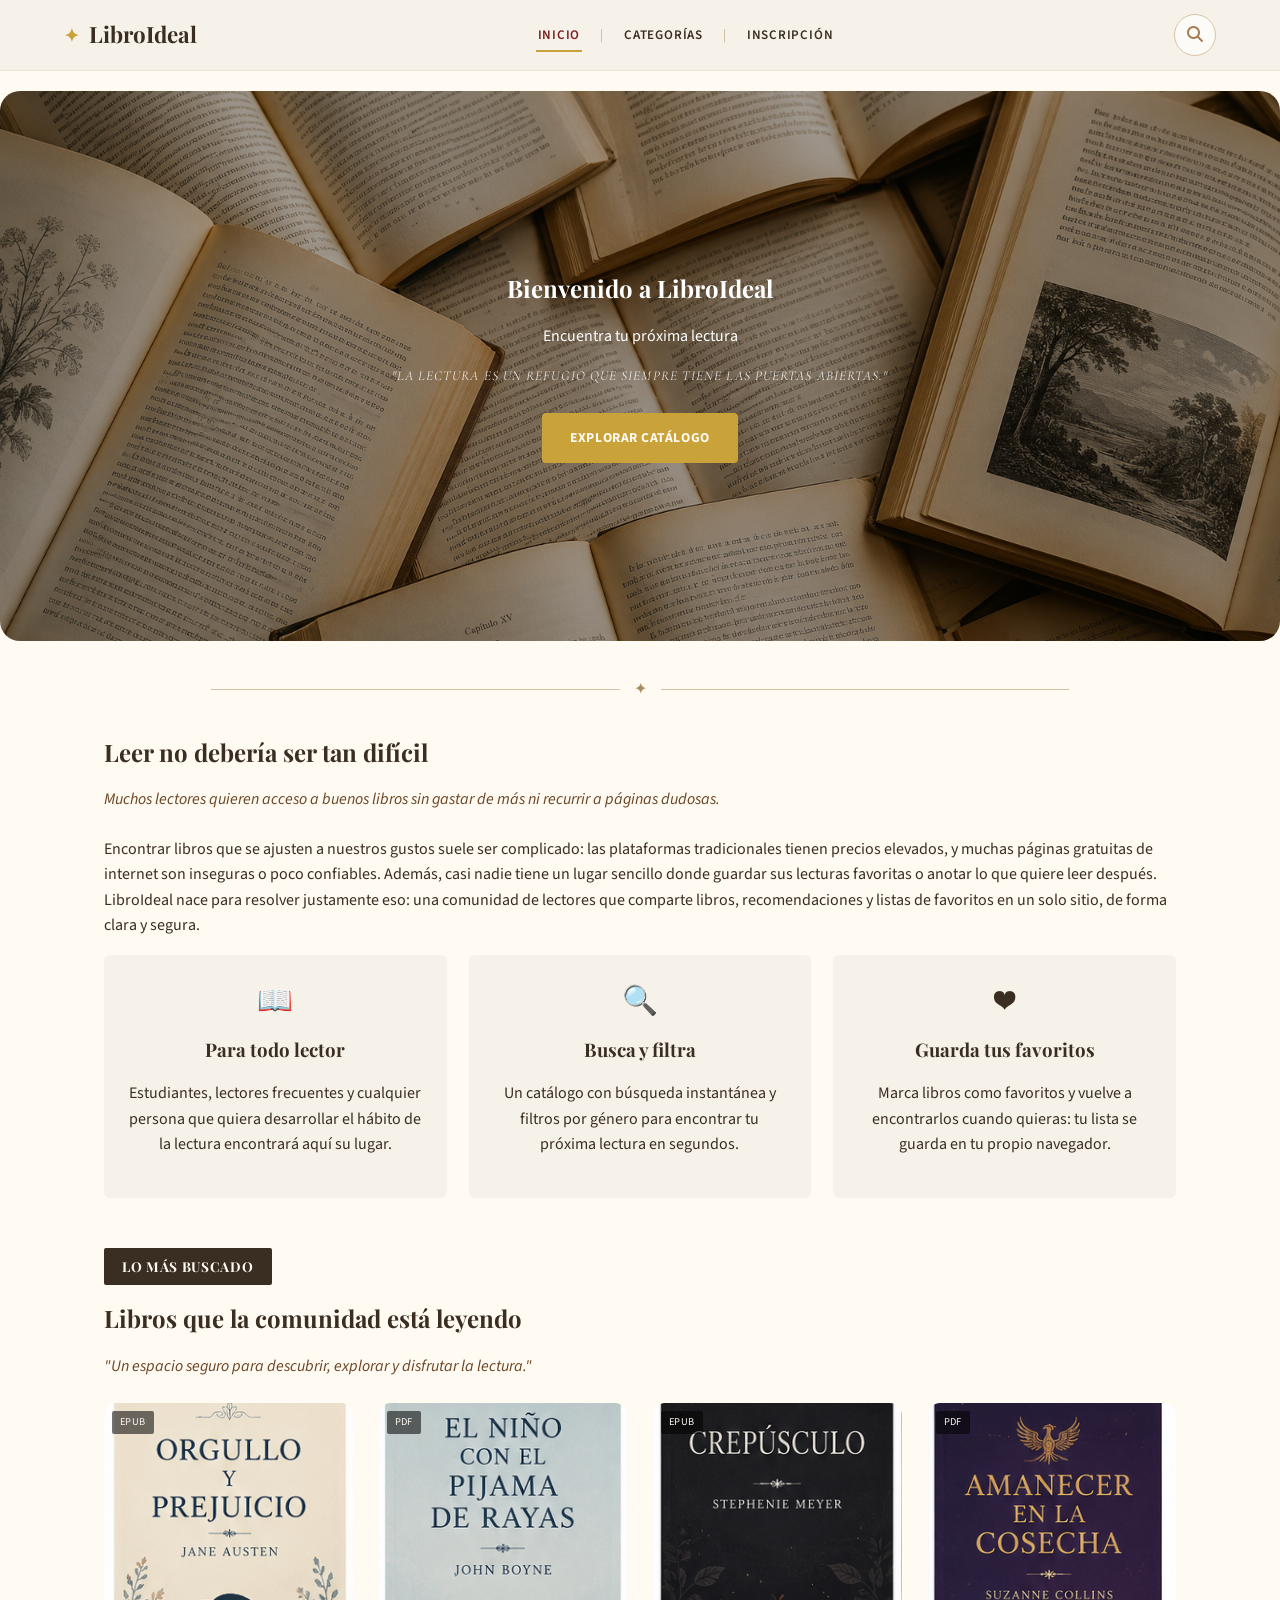
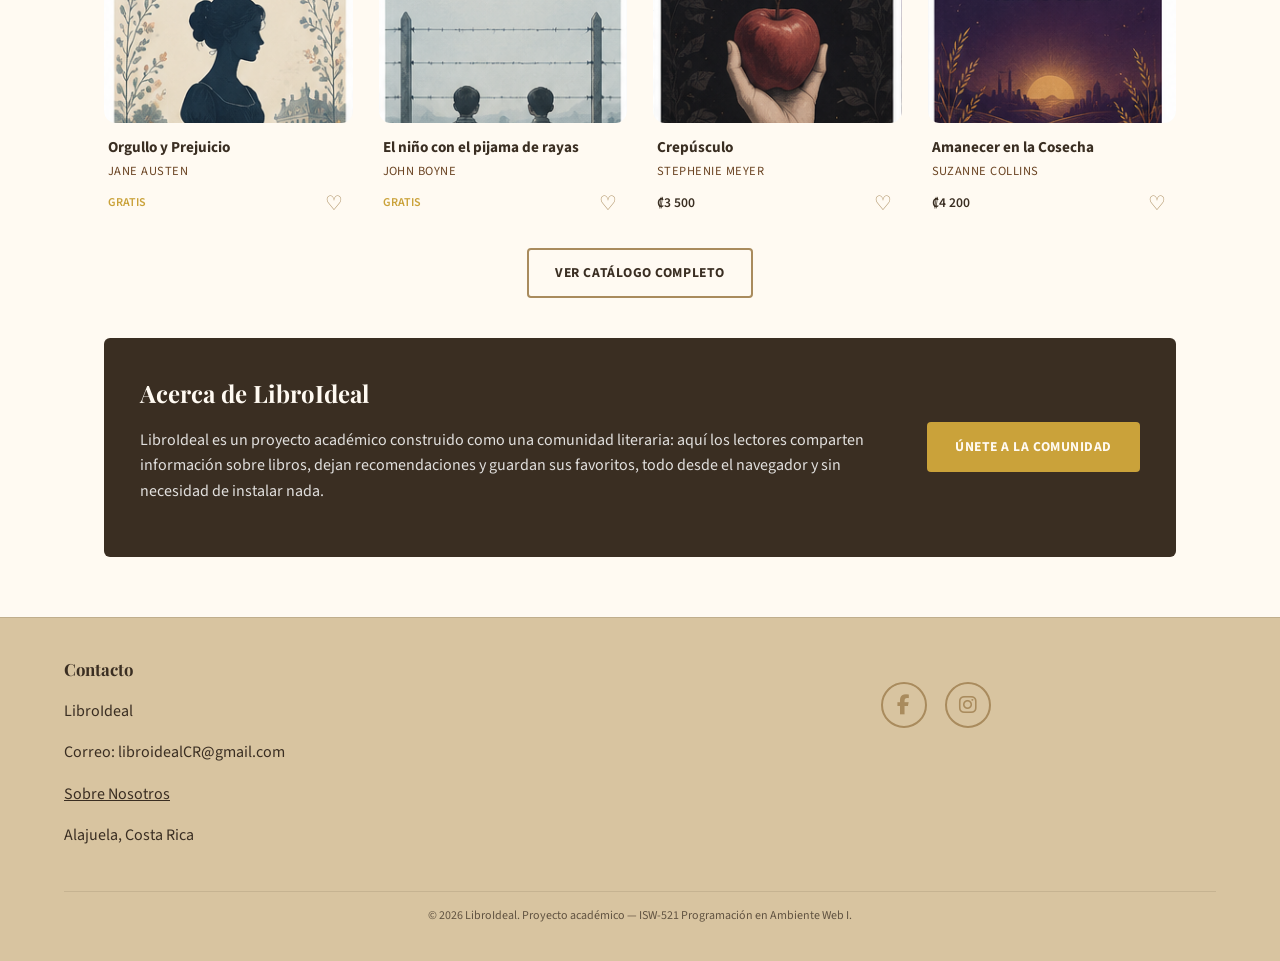
==== index.html @ 8399f823 "Estructura  para GitHub Pages" ====
<!DOCTYPE html>
<html lang="es">

<head>
  <meta charset="UTF-8" />
  <meta name="viewport" content="width=device-width, initial-scale=1.0" />
  <title>LibroIdeal — Encuentra tu próxima lectura</title>
  <meta name="description"
    content="LibroIdeal es la comunidad literaria donde lectores comparten, descubren y guardan sus libros favoritos." />
  <link rel="preconnect" href="https://fonts.googleapis.com">
  <link
    href="https://fonts.googleapis.com/css2?family=Playfair+Display:wght@600;700&family=Cormorant+Garamond:ital@1&family=Source+Sans+Pro:wght@400;600;700&display=swap"
    rel="stylesheet">
  <link rel="stylesheet" href="https://cdnjs.cloudflare.com/ajax/libs/font-awesome/6.7.2/css/all.min.css">
  <link rel="stylesheet" href="css/style.css" />
</head>

<body>

  <header class="encabezado">

    <a href="index.html" class="logo">
      <span class="corona">&#10022;</span> LibroIdeal
    </a>

    <button class="menu-toggle" aria-label="Abrir menú" aria-expanded="false">
      &#9776;
    </button>

    <nav aria-label="Navegación principal">
      <ul class="menu-principal">
        <li><a href="index.html" aria-current="page">Inicio</a></li>
        <li class="divisor">|</li>
        <li><a href="catalogo.html">Categorías</a></li>
        <li class="divisor">|</li>
        <li><a href="comunidad.html">Inscripción</a></li>
      </ul>
    </nav>
    <button class="boton-buscar" aria-label="Ir al buscador del catálogo"
      onclick="window.location.href='catalogo.html'">

      <i class="fa-solid fa-magnifying-glass"></i>

    </button>

  </header>
  <main>
    <!-- Sección visual principal -->
    <section class="hero">
      <div class="hero-contenido">
        <h1>Bienvenido a LibroIdeal</h1>
        <p class="subtitulo">Encuentra tu próxima lectura</p>
        <p class="hero-cita">
          "La lectura es un refugio que siempre tiene las puertas abiertas."
        </p>

        <div style="margin-top: 26px;">
          <a href="catalogo.html" class="boton boton-dorado">
            Explorar catálogo
          </a>
        </div>
      </div>
    </section>

    <div class="contenedor">
      <div class="divisor-decorativo">&#10022;</div>

      <!-- Presentación del problema -->
      <section aria-labelledby="titulo-problema">

        <h2 id="titulo-problema">Leer no debería ser tan difícil</h2>
        <p class="cita-destacada">Muchos lectores quieren acceso a buenos libros sin gastar de más ni recurrir a páginas
          dudosas.</p>
        <p>
          Encontrar libros que se ajusten a nuestros gustos suele ser complicado: las plataformas tradicionales
          tienen precios elevados, y muchas páginas gratuitas de internet son inseguras o poco confiables.
          Además, casi nadie tiene un lugar sencillo donde guardar sus lecturas favoritas o anotar lo que
          quiere leer después. LibroIdeal nace para resolver justamente eso: una comunidad de lectores que
          comparte libros, recomendaciones y listas de favoritos en un solo sitio, de forma clara y segura.
        </p>
      </section>

      <!-- Público objetivo y propuesta de solución -->
      <section class="bloque-beneficios" aria-label="Para quién es LibroIdeal y qué ofrece">
        <div class="tarjeta-beneficio">
          <span class="icono-beneficio">&#128214;</span>
          <h3>Para todo lector</h3>
          <p>Estudiantes, lectores frecuentes y cualquier persona que quiera desarrollar el hábito de la lectura
            encontrará aquí su lugar.</p>
        </div>
        <div class="tarjeta-beneficio">
          <span class="icono-beneficio">&#128269;</span>
          <h3>Busca y filtra</h3>
          <p>Un catálogo con búsqueda instantánea y filtros por género para encontrar tu próxima lectura en segundos.
          </p>
        </div>
        <div class="tarjeta-beneficio">
          <span class="icono-beneficio">&#10084;</span>
          <h3>Guarda tus favoritos</h3>
          <p>Marca libros como favoritos y vuelve a encontrarlos cuando quieras: tu lista se guarda en tu propio
            navegador.</p>
        </div>
      </section>

      <!-- Aqi va la parte de Lo más buscado: contenido dinámico-->
      <section aria-labelledby="titulo-destacados">
        <span class="eyebrow">Lo más buscado</span>
        <h2 id="titulo-destacados">Libros que la comunidad está leyendo</h2>
        <p class="cita-destacada">"Un espacio seguro para descubrir, explorar y disfrutar la lectura."</p>
        <div id="contenedor-destacados" class="grid-libros" aria-live="polite">
          <p>Cargando libros destacados…</p>
        </div>
        <div style="text-align:center; margin-top: -20px; margin-bottom: 40px;">
          <a href="catalogo.html" class="boton boton-borde">Ver catálogo completo</a>
        </div>
      </section>

      <!-- Aquí hablaremos un como acerca del proyecto -->
      <section class="acerca-proyecto" aria-labelledby="titulo-acerca">
        <div>
          <h2 id="titulo-acerca">Acerca de LibroIdeal</h2>
          <p>
            LibroIdeal es un proyecto académico construido como una comunidad literaria: aquí los lectores
            comparten información sobre libros, dejan recomendaciones y guardan sus favoritos, todo desde
            el navegador y sin necesidad de instalar nada.
          </p>
        </div>
        <a href="comunidad.html" class="boton boton-dorado">Únete a la comunidad</a>
      </section>
    </div>
  </main>

  <footer class="pie">
    <div class="pie-grid">

      <div>
        <h3>Contacto</h3>
        <p>LibroIdeal</p>
        <p>Correo:
          <a href="mailto:libroidealCR@gmail.com">
            libroidealCR@gmail.com
          </a>
        </p>
        <p>
          <a href="comunidad.html" class="enlace-subrayado">
            Sobre Nosotros
          </a>
        </p>
        <p>Alajuela, Costa Rica</p>
      </div>

      <div class="pie-redes">
        <div class="redes-sociales">
          <a href="https://facebook.com" target="_blank" aria-label="Facebook">
            <i class="fa-brands fa-facebook-f"></i>
          </a>

          <a href="https://instagram.com" target="_blank" aria-label="Instagram">
            <i class="fa-brands fa-instagram"></i>
          </a>
        </div>
      </div>

    </div>

    <p class="pie-base">
      &copy; 2026 LibroIdeal. Proyecto académico — ISW-521 Programación en Ambiente Web I.
    </p>
  </footer>
  <script src="js/utilidades.js"></script>
  <script src="js/inicio.js"></script>
</body>

</html>
---- css/style.css ----
/* ============================================
   LibroIdeal — Hoja de estilos principal
   ============================================ */

:root {
  --crema: #f6f2e9;
  --crema-osc: #ece4d2;
  --dorado: #a98b5d;
  --dorado-claro: #caa23a;
  --marron: #3a2e22;
  --marron-suave: #6b4423;
  --vino: #7a1f1f;
  --beige-pie: #d8c4a0;
  --blanco: #fffaf2;
  --sombra: 0 6px 18px rgba(58, 46, 34, 0.12);
  --radio: 4px;
  --fuente-titulo: "Playfair Display", "Georgia", serif;
  --fuente-cuerpo: "Source Sans Pro", "Segoe UI", sans-serif;
  --fuente-eyebrow: "Cormorant Garamond", serif;
}

* {
  box-sizing: border-box;
}

html {
  scroll-behavior: smooth;
}

body {
  margin: 0;
  font-family: var(--fuente-cuerpo);
  background: var(--blanco);
  color: var(--marron);
  line-height: 1.6;
}

img {
  max-width: 100%;
  display: block;
}

a {
  color: inherit;
  text-decoration: none;
}

h1,
h2,
h3 {
  font-family: var(--fuente-titulo);
  color: var(--marron);
  margin: 0 0 0.5em;
}

/* ---------- Encabezado ---------- */
.encabezado {
  display: flex;
  align-items: center;
  justify-content: space-between;
  padding: 14px 5%;
  background: var(--crema);
  border-bottom: 1px solid var(--crema-osc);
  position: sticky;
  top: 0;
  z-index: 50;
}

.logo {
  display: flex;
  align-items: center;
  gap: 10px;
  font-family: var(--fuente-titulo);
  font-size: 1.4rem;
  font-weight: 700;
  color: var(--marron);
}

.logo .corona {
  color: var(--dorado-claro);
  font-size: 1.1rem;
}

.menu-principal {
  display: flex;
  align-items: center;
  gap: 18px;
  list-style: none;
  margin: 0;
  padding: 0;
  font-size: 0.82rem;
  letter-spacing: 0.06em;
  text-transform: uppercase;
}

.menu-principal a {
  position: relative;
  padding: 6px 2px;
  font-weight: 600;
  color: var(--marron);
  transition: color 0.2s ease;
}

.menu-principal a:hover,
.menu-principal a:focus-visible {
  color: var(--vino);
}

.menu-principal a[aria-current="page"] {
  color: var(--vino);
  border-bottom: 2px solid var(--dorado-claro);
}

.menu-principal .divisor {
  color: var(--dorado);
  opacity: 0.6;
}

.boton-buscar {
  width: 42px;
  height: 42px;

  border-radius: 50%;
  border: 1px solid #d9c4a5;

  background: rgba(255, 255, 255, 0.7);

  color: #A67C52;
  font-size: 1rem;

  cursor: pointer;

  transition: all .3s ease;
}

.boton-buscar:hover {
  background: #A67C52;
  color: white;
}

.menu-toggle {
  display: none;
  background: none;
  border: none;
  font-size: 1.6rem;
  color: var(--marron);
  cursor: pointer;
}

/* ---------- Héroe (Inicio) ---------- */
.hero {
  background-image:
    linear-gradient(rgba(0, 0, 0, 0.35),
      rgba(0, 0, 0, 0.35)),
    url("../img/inicio.png");

  background-size: cover;
  background-position: center;
  background-repeat: no-repeat;

  min-height: 550px;

  display: flex;
  align-items: center;
  justify-content: center;

  text-align: center;

  border-radius: 20px;

  margin: 20px auto;
  max-width: 1400px;

  color: white;
}

/* textos dentro del hero para los títulos*/
.hero h1,
.hero p,
.hero span {
  color: white;
}



.hero-cita {
  font-family: var(--fuente-eyebrow);
  font-style: italic;
  letter-spacing: 0.08em;
  text-transform: uppercase;
  font-size: 0.85rem;
  opacity: 0.85;
}

.divisor-decorativo {
  display: flex;
  align-items: center;
  justify-content: center;
  gap: 14px;
  margin: 36px auto 30px;
  width: 80%;
  color: var(--dorado);
}

.divisor-decorativo::before,
.divisor-decorativo::after {
  content: "";
  flex: 1;
  height: 1px;
  background: var(--dorado);
  opacity: 0.5;
}

/* ---------- Botones ---------- */
.boton {
  display: inline-block;
  padding: 12px 26px;
  border-radius: var(--radio);
  font-weight: 700;
  font-size: 0.85rem;
  letter-spacing: 0.04em;
  text-transform: uppercase;
  border: 2px solid transparent;
  cursor: pointer;
  transition: transform 0.15s ease, background 0.2s ease, color 0.2s ease, box-shadow 0.2s ease;
}

.boton-dorado {
  background: var(--dorado-claro);
  color: var(--blanco);
}

.boton-dorado:hover {
  background: var(--marron-suave);
  transform: translateY(-2px);
  box-shadow: var(--sombra);
}

.boton-borde {
  background: transparent;
  border-color: var(--dorado);
  color: var(--marron);
}

.boton-borde:hover {
  background: var(--dorado);
  color: var(--blanco);
}

.boton:focus-visible,
a:focus-visible,
input:focus-visible,
select:focus-visible,
button:focus-visible,
textarea:focus-visible {
  outline: 3px solid var(--vino);
  outline-offset: 2px;
}

/* ---------- Secciones generales ---------- */
.contenedor {
  padding: 0 5%;
  max-width: 1200px;
  margin: 0 auto;
}

.eyebrow {
  display: inline-block;
  background: var(--marron);
  color: var(--blanco);
  font-family: var(--fuente-titulo);
  font-weight: 700;
  font-size: 0.85rem;
  letter-spacing: 0.05em;
  text-transform: uppercase;
  padding: 8px 18px;
  border-radius: 2px;
  margin-bottom: 14px;
}

.cita-destacada {
  font-style: italic;
  color: var(--marron-suave);
  margin-bottom: 24px;
}

.redes-sociales {
  display: flex;
  justify-content: center;
  gap: 18px;
  margin-top: 20px;
}

.redes-sociales a {
  width: 46px;
  height: 46px;

  display: flex;
  align-items: center;
  justify-content: center;

  border: 2px solid var(--dorado);
  border-radius: 50%;

  color: var(--dorado);
  text-decoration: none;
  font-size: 1.25rem;

  transition: .3s;
}

.redes-sociales a:hover {
  background: var(--dorado);
  color: white;
  transform: translateY(-3px);
}

/* ---------- Tarjetas de libros ---------- */
.grid-libros {
  display: grid;
  grid-template-columns: repeat(4, 1fr);
  gap: 26px;
  margin: 20px 0 50px;
}

.tarjeta-libro {
  background: var(--blanco);
  border-radius: var(--radio);
  overflow: hidden;
  display: flex;
  flex-direction: column;
  transition: transform 0.2s ease, box-shadow 0.2s ease;
}

.tarjeta-libro:hover {
  transform: translateY(-4px);
  box-shadow: var(--sombra);
}

.portada-envoltorio {
  position: relative;
  width: 100%;
  height: 320px;
  overflow: hidden;
  border-radius: 12px;
  background: #f5f1ea;
}

.portada-libro {
  width: 100%;
  height: 100%;
  object-fit: cover;
  display: block;
}

.etiqueta-estado {
  position: absolute;
  top: 10px;
  left: 10px;

  background: #3d2a1b;
  color: white;

  padding: 5px 10px;
  border-radius: 6px;

  font-size: .75rem;
  z-index: 2;
}

.info-libro {
  padding: 12px 4px 4px;
  display: flex;
  flex-direction: column;
  gap: 2px;
  flex: 1;
}

.info-libro .nombre-libro {
  font-weight: 700;
  font-size: 0.95rem;
}

.info-libro .autor-libro {
  font-size: 0.78rem;
  letter-spacing: 0.04em;
  text-transform: uppercase;
  color: var(--marron-suave);
}

.fila-precio {
  display: flex;
  align-items: center;
  justify-content: space-between;
  margin-top: 8px;
}

.precio {
  font-size: 0.85rem;
  font-weight: 600;
  color: var(--marron);
}

.precio.gratis {
  color: var(--dorado-claro);
  text-transform: uppercase;
  font-size: 0.75rem;
}

.boton-favorito {
  background: none;
  border: none;
  font-size: 1.25rem;
  cursor: pointer;
  color: var(--dorado);
  transition: transform 0.15s ease, color 0.15s ease;
  line-height: 1;
}

.boton-favorito.activo {
  color: var(--vino);
}

.boton-favorito:hover {
  transform: scale(1.18);
}

.etiqueta-estado {
  position: absolute;
  top: 8px;
  left: 8px;
  font-size: 0.65rem;
  letter-spacing: 0.04em;
  text-transform: uppercase;
  padding: 3px 8px;
  border-radius: 2px;
  background: rgba(0, 0, 0, 0.55);
  color: var(--blanco);
}

.portada-envoltorio {
  position: relative;
}

/* ---------- Pie de página ---------- */
.pie {
  margin-top: 60px;
  background: var(--beige-pie);
  color: var(--marron);
  padding: 38px 5% 24px;
  border-top: 1px solid rgba(58, 46, 34, 0.15);
}

.pie-grid {
  display: grid;
  grid-template-columns: 1fr 1fr;
  gap: 30px;
  max-width: 1200px;
  margin: 0 auto;
}

.pie h3 {
  font-size: 1.05rem;
  margin-bottom: 10px;
}

.pie a.enlace-subrayado {
  text-decoration: underline;
}

.pie-redes a {
  display: inline-flex;
  align-items: center;
  gap: 8px;
  margin-top: 6px;
}

.pie-base {
  text-align: center;
  font-size: 0.75rem;
  margin-top: 26px;
  opacity: 0.75;
  border-top: 1px solid rgba(58, 46, 34, 0.15);
  padding-top: 14px;
}

/* ---------- Buscador y filtros (catálogo) ---------- */
.barra-herramientas {
  display: flex;
  flex-wrap: wrap;
  gap: 16px;
  align-items: flex-end;
  margin: 30px 0 10px;
}

.campo {
  display: flex;
  flex-direction: column;
  gap: 6px;
  font-size: 0.8rem;
  font-weight: 600;
  color: var(--marron-suave);
}

.campo input,
.campo select,
.campo textarea {
  font-family: var(--fuente-cuerpo);
  font-size: 0.95rem;
  padding: 10px 12px;
  border: 1px solid var(--crema-osc);
  border-radius: var(--radio);
  background: var(--crema);
  color: var(--marron);
}

.campo input:focus,
.campo select:focus,
.campo textarea:focus {
  border-color: var(--dorado);
  outline: none;
}

.campo.crece {
  flex: 1;
  min-width: 220px;
}

.chips-filtro {
  display: flex;
  flex-wrap: wrap;
  gap: 8px;
  margin: 16px 0 4px;
}

.chip {
  padding: 6px 14px;
  border-radius: 100px;
  border: 1px solid var(--dorado);
  background: var(--crema);
  font-size: 0.78rem;
  font-weight: 600;
  cursor: pointer;
  color: var(--marron-suave);
  transition: background 0.2s ease, color 0.2s ease;
}

.chip.activo,
.chip:hover {
  background: var(--dorado);
  color: var(--blanco);
}

.resumen-resultados {
  font-size: 0.85rem;
  color: var(--marron-suave);
  margin: 10px 0 0;
}

.estado-vacio {
  text-align: center;
  padding: 60px 20px;
  color: var(--marron-suave);
}

.estado-vacio .icono-vacio {
  font-size: 2.2rem;
  margin-bottom: 10px;
}

/* ---------- Formularios (comunidad) ---------- */
.panel {
  background: var(--crema);
  border: 1px solid var(--crema-osc);
  border-radius: 6px;
  padding: 28px;
  margin-bottom: 30px;
}

.panel h2 {
  margin-bottom: 6px;
}

.panel .descripcion-panel {
  color: var(--marron-suave);
  font-size: 0.9rem;
  margin-bottom: 22px;
}

.grilla-formulario {
  display: grid;
  grid-template-columns: 1fr 1fr;
  gap: 16px;
}

.grilla-formulario .columna-completa {
  grid-column: 1 / -1;
}

.mensaje-error {
  color: var(--vino);
  font-size: 0.78rem;
  min-height: 16px;
  display: block;
  margin-top: 2px;
}

.acciones-formulario {
  display: flex;
  gap: 12px;
  margin-top: 18px;
  flex-wrap: wrap;
}

.banner-aviso {
  display: none;
  padding: 12px 16px;
  border-radius: var(--radio);
  font-size: 0.88rem;
  margin-bottom: 18px;
  font-weight: 600;
  align-items: center;
  gap: 10px;
}

.banner-aviso.mostrar {
  display: flex;
}

.banner-aviso.exito {
  background: #e6f2e6;
  color: #2c5e2c;
  border: 1px solid #a9d3a9;
}

.banner-aviso.error {
  background: #fbe7e7;
  color: var(--vino);
  border: 1px solid #e3a8a8;
}

.lista-registros {
  display: flex;
  flex-direction: column;
  gap: 12px;
}

.tarjeta-registro {
  background: var(--blanco);
  border: 1px solid var(--crema-osc);
  border-radius: var(--radio);
  padding: 14px 16px;
  display: flex;
  justify-content: space-between;
  align-items: flex-start;
  gap: 12px;
}

.tarjeta-registro .cuerpo-registro h4 {
  margin: 0 0 4px;
  font-family: var(--fuente-cuerpo);
  font-weight: 700;
  font-size: 0.95rem;
  color: var(--marron);
}

.tarjeta-registro .meta-registro {
  font-size: 0.75rem;
  color: var(--marron-suave);
  text-transform: uppercase;
  letter-spacing: 0.03em;
}

.tarjeta-registro .texto-registro {
  font-size: 0.85rem;
  margin-top: 6px;
}

.boton-eliminar {
  background: none;
  border: 1px solid var(--vino);
  color: var(--vino);
  border-radius: var(--radio);
  padding: 6px 12px;
  font-size: 0.75rem;
  font-weight: 700;
  cursor: pointer;
  white-space: nowrap;
}

.boton-eliminar:hover {
  background: var(--vino);
  color: var(--blanco);
}

.select-estado {
  font-size: 0.72rem;
  padding: 4px 8px;
  border-radius: 2px;
  border: 1px solid var(--crema-osc);
}

.contador-favoritos {
  font-weight: 700;
  color: var(--vino);
}

/* ---------- Secciones de inicio adicionales ---------- */
.bloque-beneficios {
  display: grid;
  grid-template-columns: repeat(3, 1fr);
  gap: 22px;
  margin: 10px 0 50px;
}

.tarjeta-beneficio {
  background: var(--crema);
  border-radius: 6px;
  padding: 24px;
  text-align: center;
}

.tarjeta-beneficio .icono-beneficio {
  font-size: 1.8rem;
  margin-bottom: 10px;
  display: block;
}

.acerca-proyecto {
  background: var(--marron);
  color: var(--crema);
  border-radius: 6px;
  padding: 36px;
  margin-bottom: 50px;
  display: grid;
  grid-template-columns: 1fr auto;
  gap: 24px;
  align-items: center;
}

.acerca-proyecto h2 {
  color: var(--blanco);
}

.acerca-proyecto p {
  color: rgba(255, 255, 255, 0.85);
}

/* ---------- Responsivo ---------- */
@media (max-width: 980px) {
  .grid-libros {
    grid-template-columns: repeat(3, 1fr);
  }
}

@media (max-width: 760px) {
  .menu-toggle {
    display: block;
  }

  .menu-principal {
    position: absolute;
    top: 100%;
    left: 0;
    right: 0;
    background: var(--crema);
    flex-direction: column;
    align-items: flex-start;
    padding: 14px 5% 18px;
    display: none;
    border-bottom: 1px solid var(--crema-osc);
    gap: 14px;
  }

  .menu-principal.abierto {
    display: flex;
  }

  .menu-principal .divisor {
    display: none;
  }

  .grid-libros {
    grid-template-columns: repeat(2, 1fr);
  }

  .bloque-beneficios {
    grid-template-columns: 1fr;
  }

  .pie-grid {
    grid-template-columns: 1fr;
  }

  .grilla-formulario {
    grid-template-columns: 1fr;
  }

  .acerca-proyecto {
    grid-template-columns: 1fr;
    text-align: center;
  }
}

@media (max-width: 520px) {
  .grid-libros {
    grid-template-columns: repeat(2, 1fr);
    gap: 14px;
  }

  .hero-contenido h1 {
    font-size: 1.7rem;
  }

  .encabezado {
    padding: 12px 4%;
  }
}
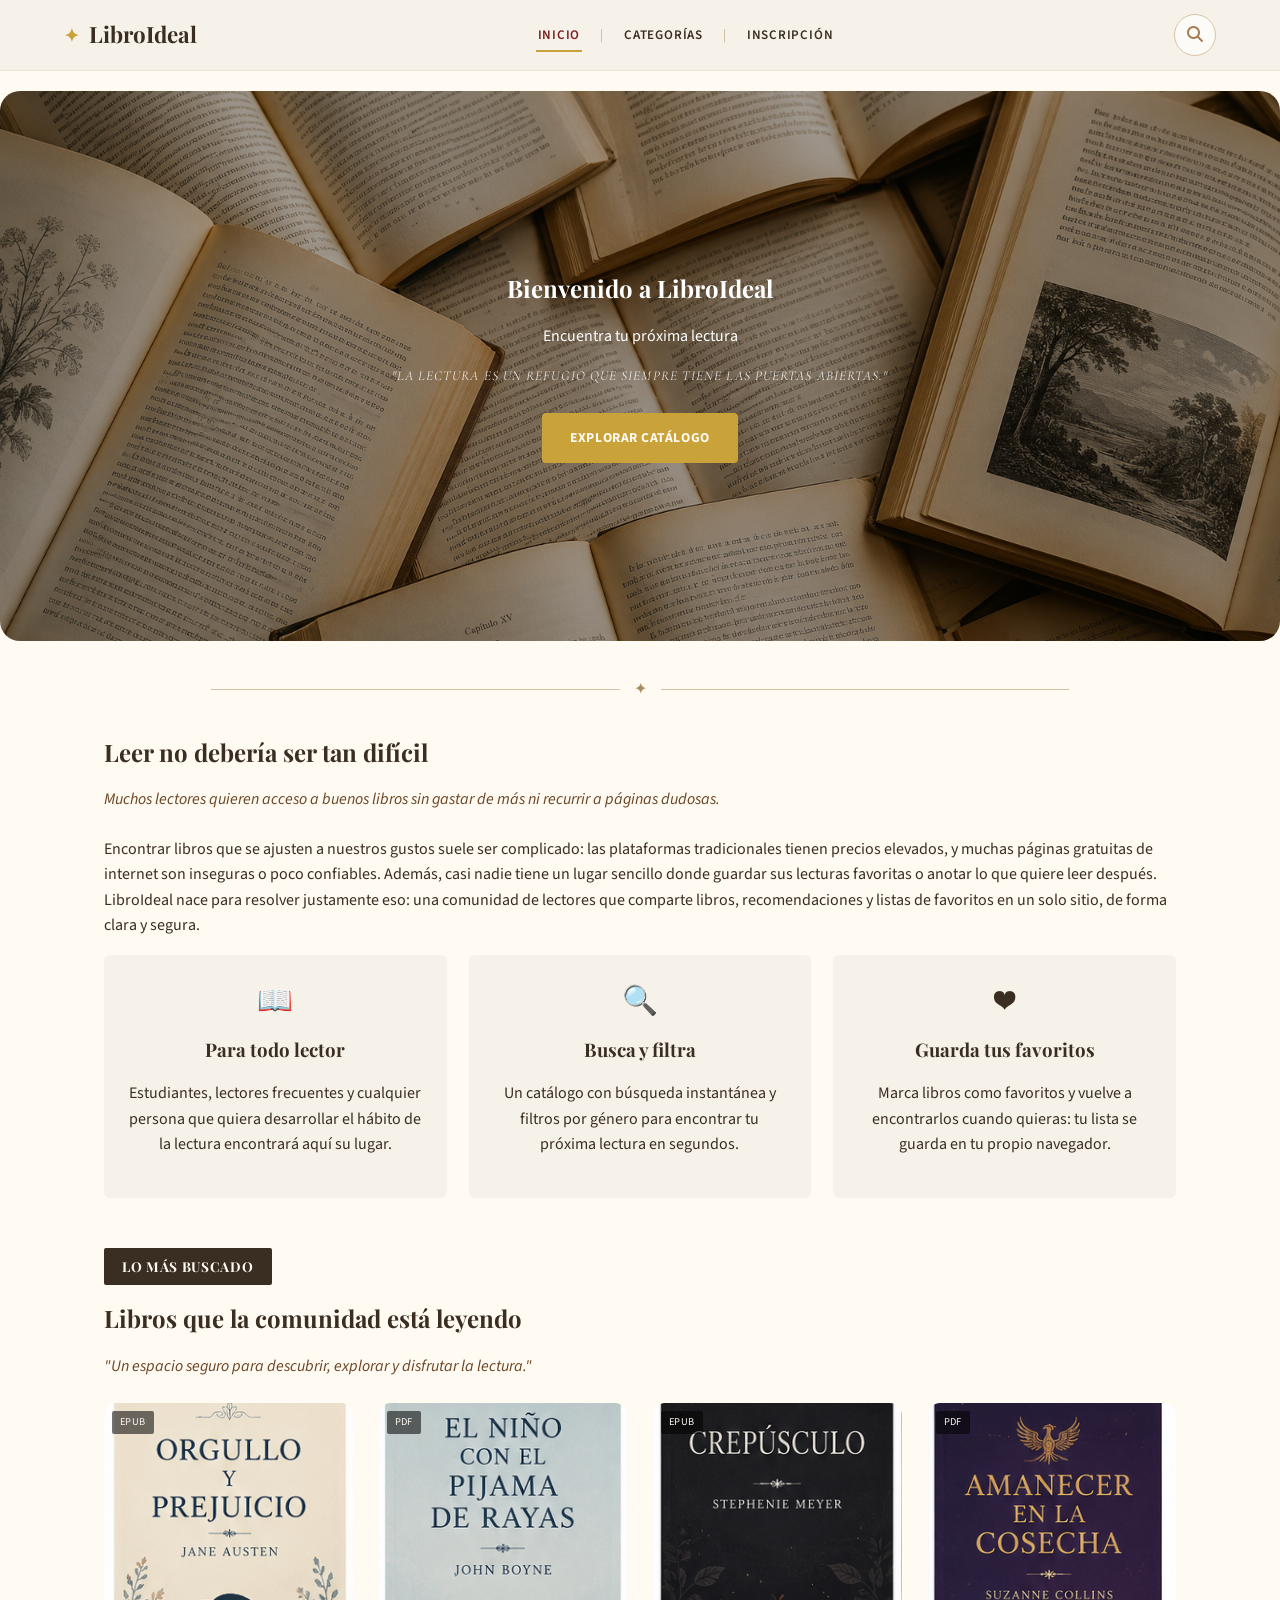
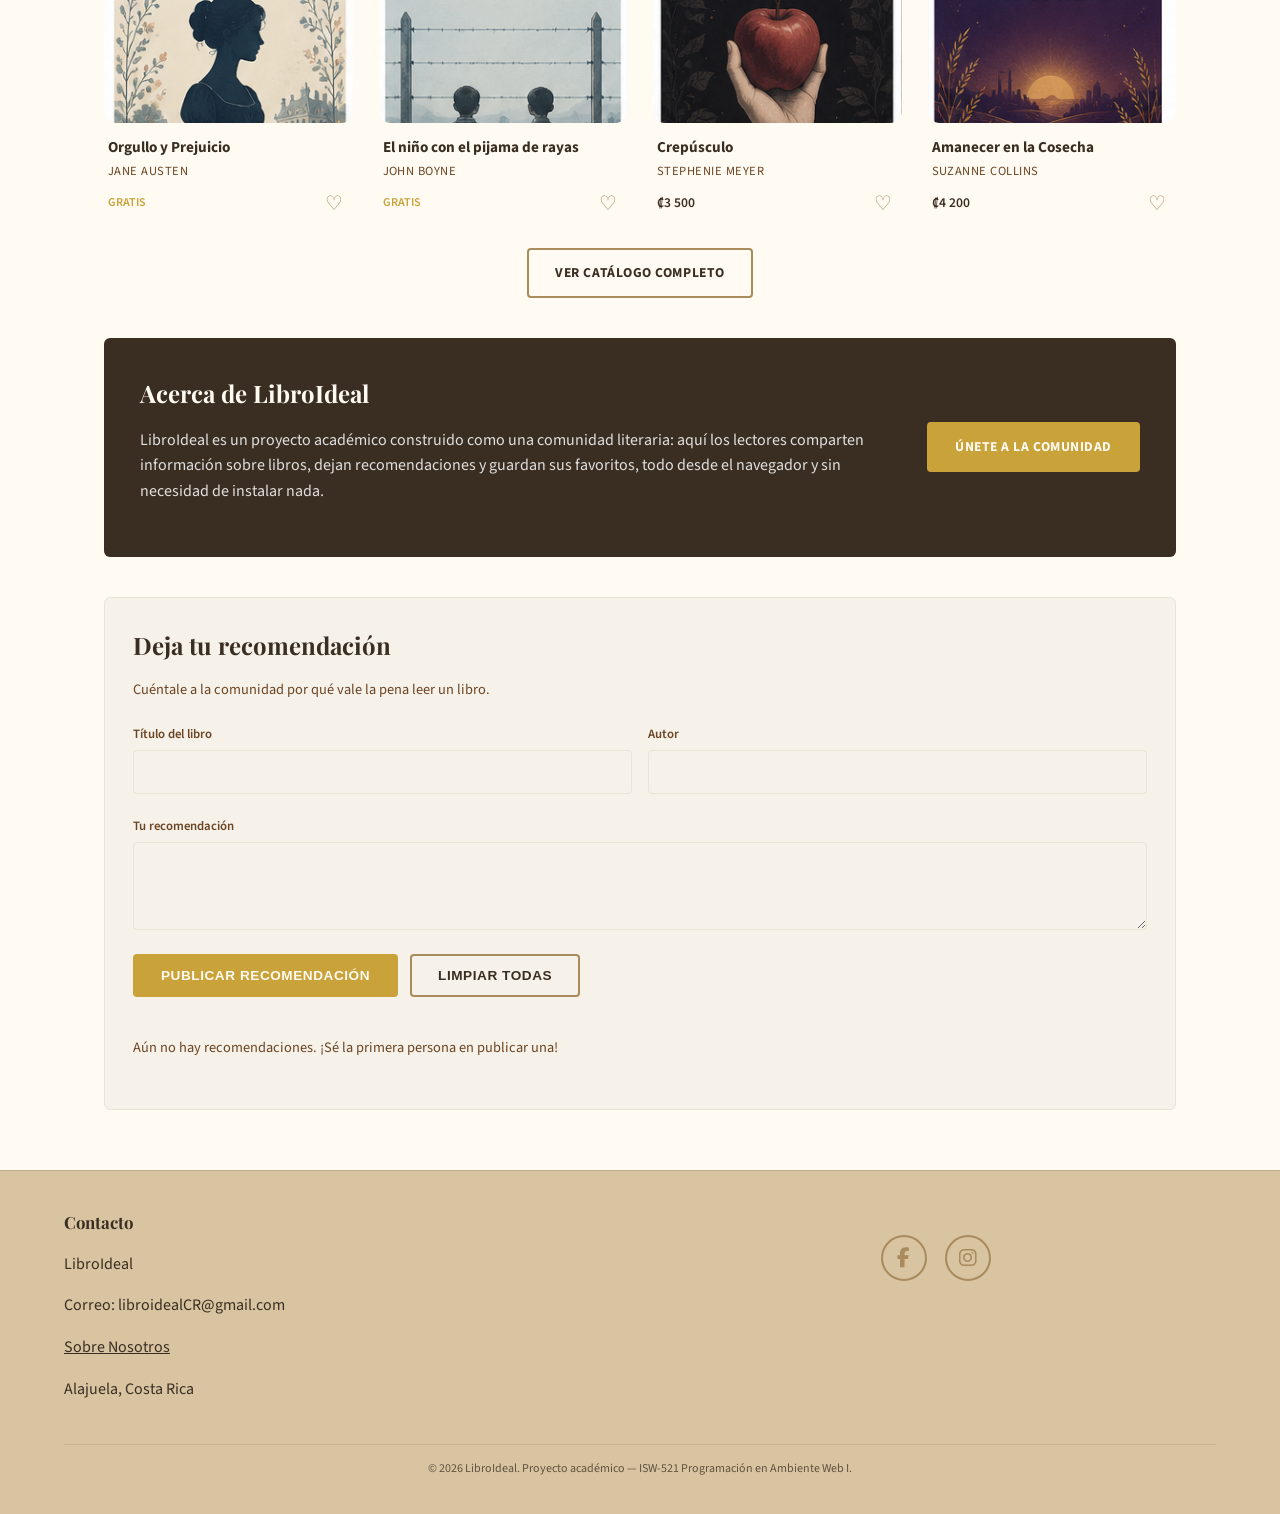
==== commit f3467d6d: "Actualiza en secciones" ====
--- a/index.html
+++ b/index.html
@@ -44,8 +44,8 @@
     </button>
 
   </header>
+
   <main>
-    <!-- Sección visual principal -->
     <section class="hero">
       <div class="hero-contenido">
         <h1>Bienvenido a LibroIdeal</h1>
@@ -65,9 +65,7 @@
     <div class="contenedor">
       <div class="divisor-decorativo">&#10022;</div>
 
-      <!-- Presentación del problema -->
       <section aria-labelledby="titulo-problema">
-
         <h2 id="titulo-problema">Leer no debería ser tan difícil</h2>
         <p class="cita-destacada">Muchos lectores quieren acceso a buenos libros sin gastar de más ni recurrir a páginas
           dudosas.</p>
@@ -80,7 +78,6 @@
         </p>
       </section>
 
-      <!-- Público objetivo y propuesta de solución -->
       <section class="bloque-beneficios" aria-label="Para quién es LibroIdeal y qué ofrece">
         <div class="tarjeta-beneficio">
           <span class="icono-beneficio">&#128214;</span>
@@ -102,7 +99,6 @@
         </div>
       </section>
 
-      <!-- Aqi va la parte de Lo más buscado: contenido dinámico-->
       <section aria-labelledby="titulo-destacados">
         <span class="eyebrow">Lo más buscado</span>
         <h2 id="titulo-destacados">Libros que la comunidad está leyendo</h2>
@@ -115,8 +111,7 @@
         </div>
       </section>
 
-      <!-- Aquí hablaremos un como acerca del proyecto -->
-      <section class="acerca-proyecto" aria-labelledby="titulo-acerca">
+      <section class="acerca-proyecto" aria-labelledby="titulo-acerca" style="margin-bottom: 40px;">
         <div>
           <h2 id="titulo-acerca">Acerca de LibroIdeal</h2>
           <p>
@@ -127,6 +122,43 @@
         </div>
         <a href="comunidad.html" class="boton boton-dorado">Únete a la comunidad</a>
       </section>
+
+      <section class="panel" aria-labelledby="titulo-recomendaciones" style="margin-top: 40px;">
+        <h2 id="titulo-recomendaciones">Deja tu recomendación</h2>
+        <p class="descripcion-panel">Cuéntale a la comunidad por qué vale la pena leer un libro.</p>
+
+        <div class="banner-aviso" id="aviso-recomendacion" role="status"></div>
+
+        <form id="formulario-recomendacion" novalidate>
+          <div class="grilla-formulario">
+            <div class="campo">
+              <label for="titulo-recomendado">Título del libro</label>
+              <input type="text" id="titulo-recomendado" required minlength="2" />
+              <span class="mensaje-error" id="error-titulo-recomendado"></span>
+            </div>
+            <div class="campo">
+              <label for="autor-recomendado">Autor</label>
+              <input type="text" id="autor-recomendado" required minlength="2" />
+              <span class="mensaje-error" id="error-autor-recomendado"></span>
+            </div>
+            <div class="campo columna-completa">
+              <label for="texto-recomendacion">Tu recomendación</label>
+              <textarea id="texto-recomendacion" rows="3" required minlength="10"></textarea>
+              <span class="mensaje-error" id="error-texto-recomendacion"></span>
+            </div>
+          </div>
+          <div class="acciones-formulario">
+            <button type="submit" class="boton boton-dorado">Publicar recomendación</button>
+            <button type="button" id="boton-limpiar-recomendaciones" class="boton boton-borde">Limpiar todas</button>
+          </div>
+        </form>
+
+        <div id="lista-recomendaciones" class="lista-registros" style="margin-top:24px;" aria-live="polite"></div>
+        <p id="estado-vacio-recomendaciones" class="descripcion-panel" style="display:none;">
+          Aún no hay recomendaciones. ¡Sé la primera persona en publicar una!
+        </p>
+      </section>
+
     </div>
   </main>
 
@@ -167,6 +199,7 @@
       &copy; 2026 LibroIdeal. Proyecto académico — ISW-521 Programación en Ambiente Web I.
     </p>
   </footer>
+
   <script src="js/utilidades.js"></script>
   <script src="js/inicio.js"></script>
 </body>
--- a/css/style.css
+++ b/css/style.css
@@ -1,5 +1,5 @@
 /* ============================================
-   LibroIdeal — Hoja de estilos principal
+   LibroIdeal — Hoja de estilos principal Bely
    ============================================ */
 
 :root {
@@ -74,13 +74,19 @@
   font-size: 1.4rem;
   font-weight: 700;
   color: var(--marron);
+  transition: .3s
+}
+
+.logo:hover {
+  text-shadow:
+    0 0 8px rgba(202, 162, 58, .5),
+    0 0 15px rgba(202, 162, 58, .3);
 }
 
 .logo .corona {
   color: var(--dorado-claro);
   font-size: 1.1rem;
 }
-
 .menu-principal {
   display: flex;
   align-items: center;
@@ -119,17 +125,12 @@
 .boton-buscar {
   width: 42px;
   height: 42px;
-
   border-radius: 50%;
   border: 1px solid #d9c4a5;
-
   background: rgba(255, 255, 255, 0.7);
-
   color: #A67C52;
   font-size: 1rem;
-
   cursor: pointer;
-
   transition: all .3s ease;
 }
 
@@ -150,38 +151,27 @@
 /* ---------- Héroe (Inicio) ---------- */
 .hero {
   background-image:
-    linear-gradient(rgba(0, 0, 0, 0.35),
-      rgba(0, 0, 0, 0.35)),
+    linear-gradient(rgba(0, 0, 0, 0.35), rgba(0, 0, 0, 0.35)),
     url("../img/inicio.png");
-
   background-size: cover;
   background-position: center;
   background-repeat: no-repeat;
-
   min-height: 550px;
-
   display: flex;
   align-items: center;
   justify-content: center;
-
   text-align: center;
-
   border-radius: 20px;
-
   margin: 20px auto;
   max-width: 1400px;
-
   color: white;
 }
 
-/* textos dentro del hero para los títulos*/
 .hero h1,
 .hero p,
 .hero span {
   color: white;
 }
-
-
 
 .hero-cita {
   font-family: var(--fuente-eyebrow);
@@ -294,18 +284,14 @@
 .redes-sociales a {
   width: 46px;
   height: 46px;
-
   display: flex;
   align-items: center;
   justify-content: center;
-
   border: 2px solid var(--dorado);
   border-radius: 50%;
-
   color: var(--dorado);
   text-decoration: none;
   font-size: 1.25rem;
-
   transition: .3s;
 }
 
@@ -316,6 +302,7 @@
 }
 
 /* ---------- Tarjetas de libros ---------- */
+
 .grid-libros {
   display: grid;
   grid-template-columns: repeat(4, 1fr);
@@ -336,6 +323,7 @@
   transform: translateY(-4px);
   box-shadow: var(--sombra);
 }
+
 
 .portada-envoltorio {
   position: relative;
@@ -351,21 +339,6 @@
   height: 100%;
   object-fit: cover;
   display: block;
-}
-
-.etiqueta-estado {
-  position: absolute;
-  top: 10px;
-  left: 10px;
-
-  background: #3d2a1b;
-  color: white;
-
-  padding: 5px 10px;
-  border-radius: 6px;
-
-  font-size: .75rem;
-  z-index: 2;
 }
 
 .info-libro {
@@ -436,10 +409,7 @@
   border-radius: 2px;
   background: rgba(0, 0, 0, 0.55);
   color: var(--blanco);
-}
-
-.portada-envoltorio {
-  position: relative;
+  z-index: 2;
 }
 
 /* ---------- Pie de página ---------- */
@@ -591,18 +561,16 @@
   display: grid;
   grid-template-columns: 1fr 1fr;
   gap: 16px;
-}
+} 
 
 .grilla-formulario .columna-completa {
   grid-column: 1 / -1;
 }
 
-.mensaje-error {
-  color: var(--vino);
-  font-size: 0.78rem;
-  min-height: 16px;
-  display: block;
-  margin-top: 2px;
+.mensaje-error,
+.banner-aviso.error {
+  color: #7a1f1f !important; 
+  font-weight: 600;
 }
 
 .acciones-formulario {
@@ -793,8 +761,16 @@
   }
 
   .grilla-formulario {
-    grid-template-columns: 1fr;
-  }
+    display: grid;
+    grid-template-columns: 1fr; /* se caambiado a 1 sola columna en móvil */
+    gap: 16px;
+  }
+  /* Icono de usuario estilizado en el panel de perfil activo */
+.icono-usuario-perfil {
+  color: #7a1f1f; 
+  margin-right: 20px;
+  font-size: 1.1rem; 
+}
 
   .acerca-proyecto {
     grid-template-columns: 1fr;
@@ -815,4 +791,4 @@
   .encabezado {
     padding: 12px 4%;
   }
-}+}  
